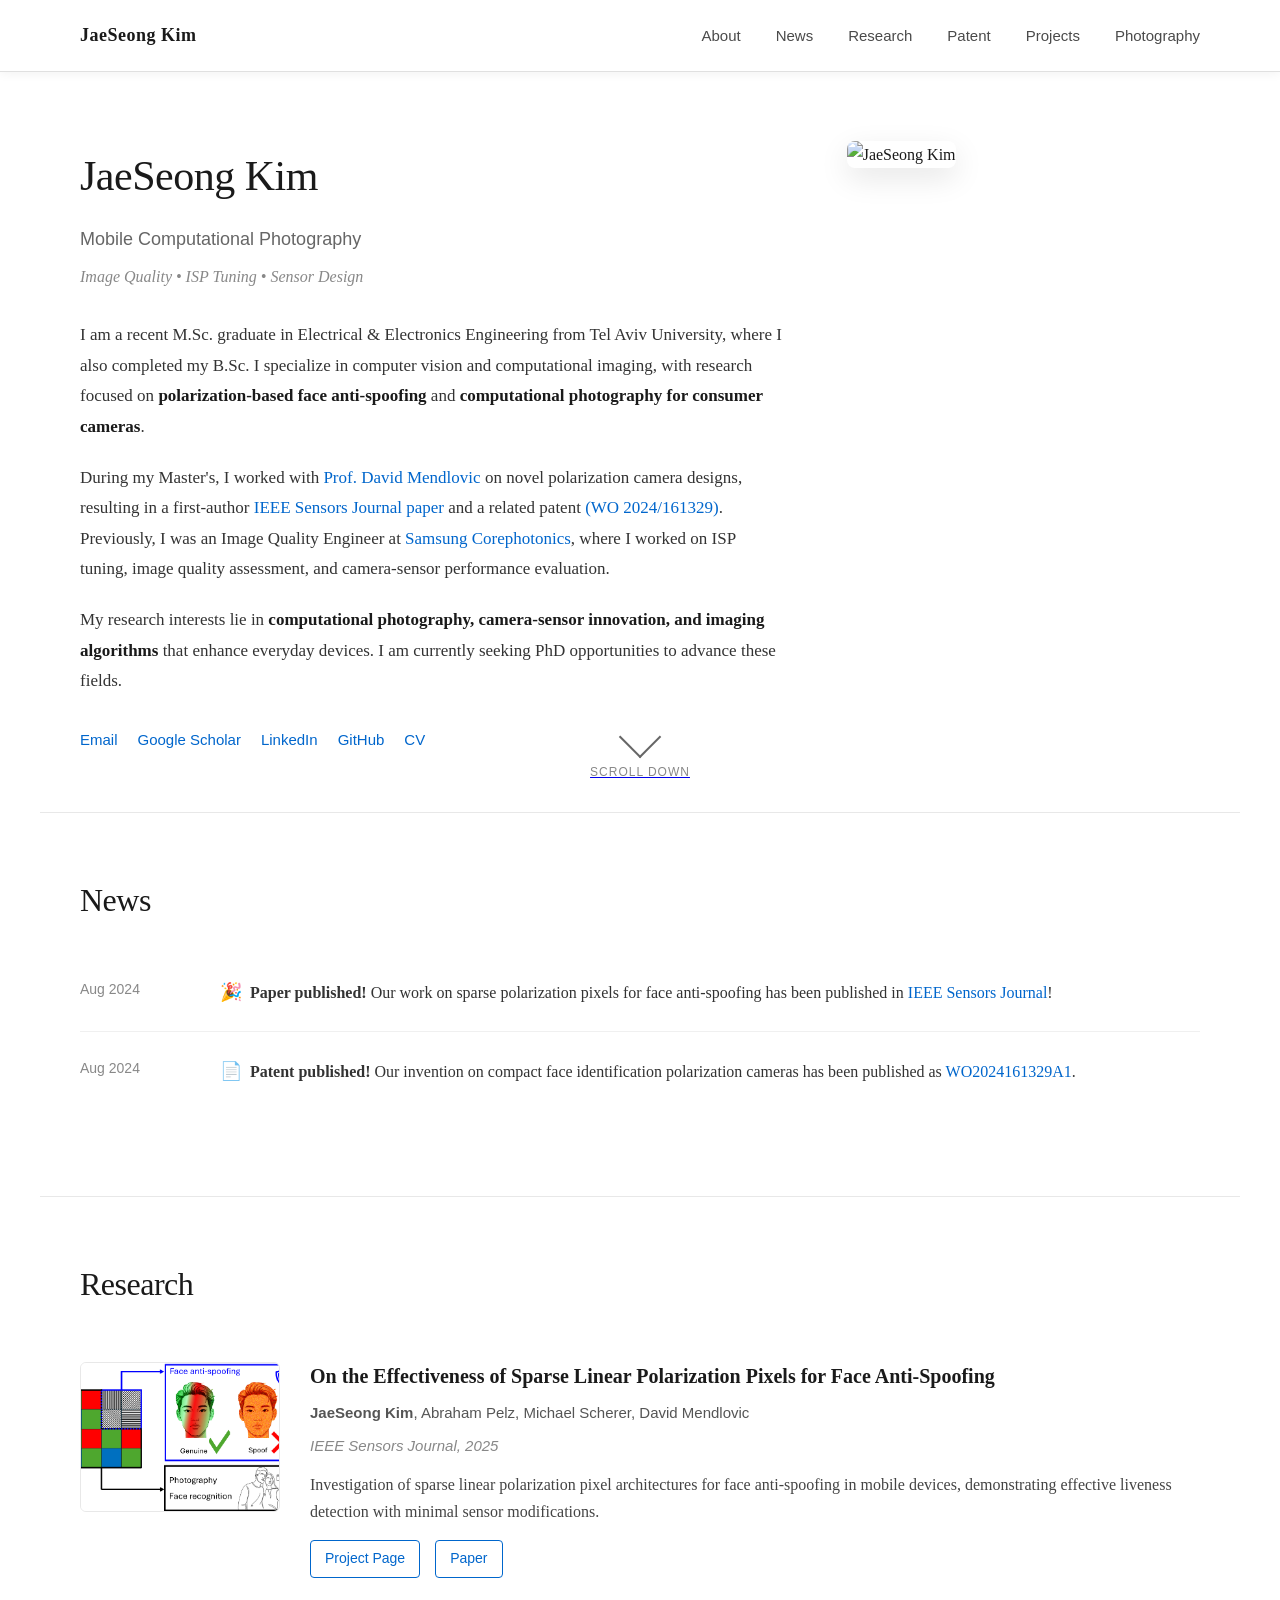
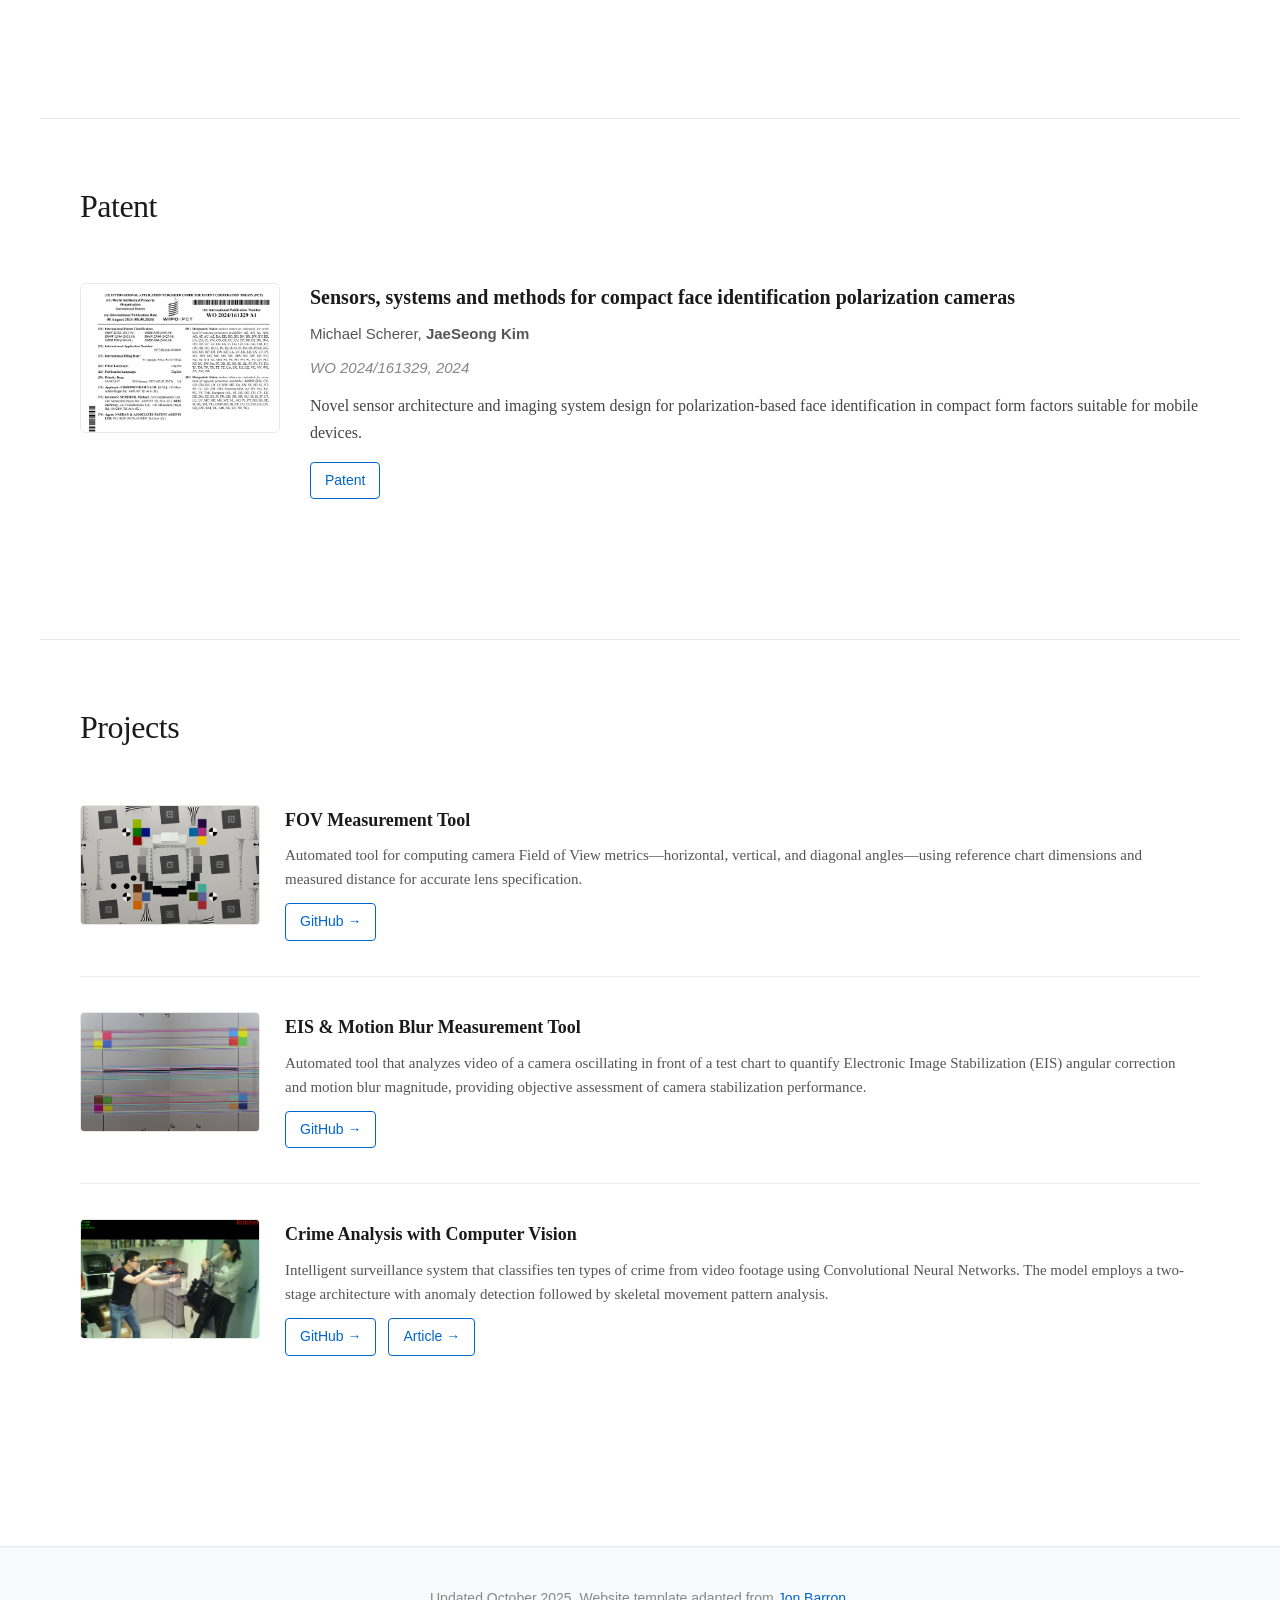
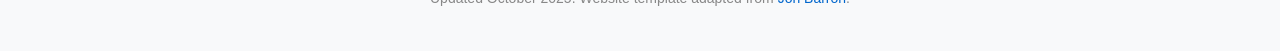
==== photography.html @ 93a1c327 "website version2" ====
<!DOCTYPE html>
<html lang="en">
<head>
    <meta charset="UTF-8">
    <meta name="viewport" content="width=device-width, initial-scale=1.0">
    <title>JaeSeong Kim - Computational Photography Researcher</title>
    <style>
        * {
            margin: 0;
            padding: 0;
            box-sizing: border-box;
        }

        body {
            font-family: 'Spectral', Georgia, 'Times New Roman', serif;
            background: #ffffff;
            color: #1a1a1a;
            line-height: 1.7;
        }

        /* Navigation */
        nav {
            position: fixed;
            top: 0;
            width: 100%;
            z-index: 1000;
            background: rgba(255, 255, 255, 0.98);
            backdrop-filter: blur(10px);
            border-bottom: 1px solid #e0e0e0;
            box-shadow: 0 2px 10px rgba(0, 0, 0, 0.05);
        }

        .nav-content {
            max-width: 1200px;
            margin: 0 auto;
            padding: 20px 40px;
            display: flex;
            justify-content: space-between;
            align-items: center;
        }

        .logo {
            font-size: 18px;
            font-weight: 600;
            color: #1a1a1a;
            letter-spacing: 0.5px;
        }

        .nav-links {
            display: flex;
            gap: 35px;
            align-items: center;
        }

        .nav-links a {
            color: #4a4a4a;
            text-decoration: none;
            font-size: 15px;
            transition: color 0.3s;
            font-family: -apple-system, BlinkMacSystemFont, 'Segoe UI', sans-serif;
        }

        .nav-links a:hover {
            color: #0066cc;
        }

        /* News Section */
        .news-item {
            display: flex;
            gap: 20px;
            margin-bottom: 25px;
            padding-bottom: 25px;
            border-bottom: 1px solid #f0f0f0;
            align-items: start;
        }

        .news-item:last-child {
            border-bottom: none;
        }

        .news-date {
            font-size: 14px;
            color: #888;
            font-family: -apple-system, BlinkMacSystemFont, 'Segoe UI', sans-serif;
            min-width: 120px;
            font-weight: 500;
        }

        .news-content {
            flex: 1;
        }

        .news-content p {
            font-size: 16px;
            line-height: 1.6;
            color: #333;
            margin: 0;
        }

        .news-content a {
            color: #0066cc;
            text-decoration: none;
        }

        .news-content a:hover {
            text-decoration: underline;
        }

        .news-emoji {
            font-size: 18px;
            margin-right: 8px;
        }

        /* Hero Section */
        .hero {
            padding: 140px 40px 60px;
            max-width: 1200px;
            margin: 0 auto;
            min-height: 85vh;
            display: flex;
            flex-direction: column;
            justify-content: center;
            position: relative;
        }

        .hero-content {
            display: grid;
            grid-template-columns: 2fr 1fr;
            gap: 60px;
            align-items: start;
        }

        .hero-text h1 {
            font-size: 42px;
            font-weight: 400;
            margin-bottom: 12px;
            color: #1a1a1a;
            letter-spacing: -0.5px;
        }

        .hero-text .position {
            font-size: 18px;
            color: #666;
            margin-bottom: 8px;
            font-weight: 400;
            font-family: -apple-system, BlinkMacSystemFont, 'Segoe UI', sans-serif;
        }

        .hero-text .affiliation {
            font-size: 16px;
            color: #888;
            margin-bottom: 30px;
            font-style: italic;
        }

        .hero-text p {
            font-size: 17px;
            line-height: 1.8;
            color: #333;
            margin-bottom: 20px;
        }

        .hero-text strong {
            font-weight: 600;
            color: #1a1a1a;
        }

        .contact-links {
            margin-top: 30px;
            display: flex;
            gap: 20px;
            flex-wrap: wrap;
        }

        .contact-links a {
            color: #0066cc;
            text-decoration: none;
            font-size: 15px;
            font-family: -apple-system, BlinkMacSystemFont, 'Segoe UI', sans-serif;
            transition: color 0.3s;
        }

        .contact-links a:hover {
            color: #0052a3;
            text-decoration: underline;
        }

        .hero-image {
            position: relative;
        }

        .hero-image img {
            width: 100%;
            border-radius: 8px;
            box-shadow: 0 10px 30px rgba(0, 0, 0, 0.1);
        }

        /* Scroll Indicator */
        .scroll-indicator {
            position: absolute;
            bottom: 30px;
            left: 50%;
            transform: translateX(-50%);
            text-align: center;
            animation: fadeInBounce 2s ease-in-out infinite;
            cursor: pointer;
        }

        .scroll-indicator .arrow {
            width: 30px;
            height: 30px;
            border-left: 2px solid #666;
            border-bottom: 2px solid #666;
            transform: rotate(-45deg);
            margin: 0 auto;
        }

        .scroll-indicator p {
            font-size: 12px;
            color: #888;
            margin-top: 10px;
            font-family: -apple-system, BlinkMacSystemFont, 'Segoe UI', sans-serif;
            letter-spacing: 1px;
            text-transform: uppercase;
        }

        @keyframes fadeInBounce {
            0%, 100% {
                transform: translateX(-50%) translateY(0);
                opacity: 0.7;
            }
            50% {
                transform: translateX(-50%) translateY(-10px);
                opacity: 1;
            }
        }

        /* Section Styles */
        section {
            padding: 60px 40px;
            max-width: 1200px;
            margin: 0 auto;
            border-top: 1px solid #e8e8e8;
        }

        .section-title {
            font-size: 32px;
            font-weight: 400;
            margin-bottom: 50px;
            color: #1a1a1a;
            letter-spacing: -0.5px;
        }

        /* Publication Cards */
        .publication {
            display: grid;
            grid-template-columns: 200px 1fr;
            gap: 30px;
            margin-bottom: 40px;
            padding-bottom: 40px;
            border-bottom: 1px solid #f0f0f0;
        }

        .publication:last-child {
            border-bottom: none;
        }

        .pub-image {
            width: 100%;
            height: 150px;
            object-fit: cover;
            border-radius: 6px;
            border: 1px solid #e8e8e8;
        }

        .pub-content h3 {
            font-size: 20px;
            font-weight: 600;
            margin-bottom: 10px;
            color: #1a1a1a;
            line-height: 1.4;
        }

        .pub-content h3 a {
            color: #1a1a1a;
            text-decoration: none;
            transition: color 0.3s;
        }

        .pub-content h3 a:hover {
            color: #0066cc;
        }

        .pub-authors {
            font-size: 15px;
            color: #555;
            margin-bottom: 8px;
            font-family: -apple-system, BlinkMacSystemFont, 'Segoe UI', sans-serif;
        }

        .pub-venue {
            font-size: 15px;
            color: #888;
            font-style: italic;
            margin-bottom: 12px;
            font-family: -apple-system, BlinkMacSystemFont, 'Segoe UI', sans-serif;
        }

        .pub-description {
            font-size: 16px;
            line-height: 1.7;
            color: #444;
            margin-bottom: 15px;
        }

        .pub-links {
            display: flex;
            gap: 15px;
        }

        .pub-links a {
            color: #0066cc;
            text-decoration: none;
            font-size: 14px;
            font-family: -apple-system, BlinkMacSystemFont, 'Segoe UI', sans-serif;
            padding: 6px 14px;
            border: 1px solid #0066cc;
            border-radius: 4px;
            transition: all 0.3s;
        }

        .pub-links a:hover {
            background: #0066cc;
            color: #fff;
        }

        /* Project Cards */
        .project {
            display: grid;
            grid-template-columns: 180px 1fr;
            gap: 25px;
            margin-bottom: 35px;
            padding-bottom: 35px;
            border-bottom: 1px solid #f0f0f0;
        }

        .project:last-child {
            border-bottom: none;
        }

        .project-image {
            width: 100%;
            height: 120px;
            object-fit: cover;
            border-radius: 4px;
            border: 1px solid #e8e8e8;
        }

        .project-content h3 {
            font-size: 18px;
            font-weight: 600;
            margin-bottom: 8px;
            color: #1a1a1a;
        }

        .project-content h3 a {
            color: #1a1a1a;
            text-decoration: none;
            transition: color 0.3s;
        }

        .project-content h3 a:hover {
            color: #0066cc;
        }

        .project-description {
            font-size: 15px;
            line-height: 1.6;
            color: #555;
            margin-bottom: 12px;
        }

        .project-links {
            display: flex;
            gap: 12px;
        }

        .project-links a {
            color: #0066cc;
            text-decoration: none;
            font-size: 14px;
            font-family: -apple-system, BlinkMacSystemFont, 'Segoe UI', sans-serif;
            padding: 6px 14px;
            border: 1px solid #0066cc;
            border-radius: 4px;
            transition: all 0.3s;
        }

        .project-links a:hover {
            background: #0066cc;
            color: #fff;
        }

        /* Footer */
        footer {
            background: #f8f9fa;
            padding: 40px;
            text-align: center;
            border-top: 1px solid #e8e8e8;
            margin-top: 60px;
        }

        footer p {
            color: #888;
            font-size: 14px;
            font-family: -apple-system, BlinkMacSystemFont, 'Segoe UI', sans-serif;
        }

        footer a {
            color: #0066cc;
            text-decoration: none;
        }

        /* Responsive */
        @media (max-width: 768px) {
            .hero {
                min-height: auto;
                padding: 100px 40px 40px;
            }

            .scroll-indicator {
                display: none;
            }

            .hero-content {
                grid-template-columns: 1fr;
            }

            .publication, .project {
                grid-template-columns: 1fr;
            }

            .nav-links {
                gap: 15px;
                font-size: 14px;
            }

            .hero-text h1 {
                font-size: 32px;
            }
        }
    </style>
</head>
<body>
    <!-- Navigation -->
    <nav>
        <div class="nav-content">
            <div class="logo">JaeSeong Kim</div>
            <div class="nav-links">
                <a href="#about">About</a>
                <a href="#news">News</a>
                <a href="#research">Research</a>
                <a href="#patent">Patent</a>
                <a href="#projects">Projects</a>
                <a href="photography.html">Photography</a>
            </div>
        </div>
    </nav>

    <!-- Hero Section -->
    <section class="hero" id="about">
        <div class="hero-content">
            <div class="hero-text">
                <h1>JaeSeong Kim</h1>
                <div class="position">Mobile Computational Photography</div>
                <div class="affiliation">Image Quality • ISP Tuning • Sensor Design</div>
                
                <p>
                    I am a recent M.Sc. graduate in Electrical & Electronics Engineering from Tel Aviv University, where I also completed my B.Sc. I specialize in computer vision and computational imaging, with research focused on <strong>polarization-based face anti-spoofing</strong> and <strong>computational photography for consumer cameras</strong>.
                </p>
                
                <p>
                    During my Master's, I worked with <a href="https://english.tau.ac.il/profile/mendd" style="color: #0066cc; text-decoration: none;">Prof. David Mendlovic</a> on novel polarization camera designs, resulting in a first-author <a href="https://ieeexplore.ieee.org/document/11125851/" style="color: #0066cc; text-decoration: none;">IEEE Sensors Journal paper</a> and a related patent <a href="https://patents.google.com/patent/WO2024161329A1/en?oq=WO+2024%2f161329" style="color: #0066cc; text-decoration: none;">(WO 2024/161329)</a>. Previously, I was an Image Quality Engineer at <a href="https://www.corephotonics.com/" style="color: #0066cc; text-decoration: none;">Samsung Corephotonics</a>, where I worked on ISP tuning, image quality assessment, and camera-sensor performance evaluation.
                </p>
                
                <p>
                    My research interests lie in <strong>computational photography, camera-sensor innovation, and imaging algorithms</strong> that enhance everyday devices. I am currently seeking PhD opportunities to advance these fields.
                </p>

                <div class="contact-links">
                    <a href="mailto:jesung1221@gmail.com">Email</a>
                    <a href="https://scholar.google.com/citations?user=kdcs6wIAAAAJ&hl=en">Google Scholar</a>
                    <a href="https://www.linkedin.com/in/jae-seong-kim/">LinkedIn</a>
                    <a href="https://github.com/jesung1221">GitHub</a>
                    <a href="files/CV.pdf">CV</a>
                </div>
            </div>
            <div class="hero-image">
                <img src="images/profile.JPG" alt="JaeSeong Kim">
            </div>
        </div>
        
        <!-- Scroll Indicator -->
        <a href="#news" class="scroll-indicator">
            <div class="arrow"></div>
            <p>Scroll Down</p>
        </a>
    </section>

    <!-- News Section -->
    <section id="news">
        <h2 class="section-title">News</h2>
        
        <div class="news-item">
            <div class="news-date">Aug 2024</div>
            <div class="news-content">
                <p><span class="news-emoji">🎉</span><strong>Paper published!</strong> Our work on sparse polarization pixels for face anti-spoofing has been published in <a href="https://ieeexplore.ieee.org/document/11125851">IEEE Sensors Journal</a>!</p>
            </div>
        </div>

        <div class="news-item">
            <div class="news-date">Aug 2024</div>
            <div class="news-content">
                <p><span class="news-emoji">📄</span><strong>Patent published!</strong> Our invention on compact face identification polarization cameras has been published as <a href="https://patents.google.com/patent/WO2024161329A1/en">WO2024161329A1</a>.</p>
            </div>
        </div>
    </section>

    <!-- Research Section -->
    <section id="research">
        <h2 class="section-title">Research</h2>
        
        <div class="publication">
            <img src="images/thumbnails/polarization.png" alt="Polarization Research" class="pub-image">
            <div class="pub-content">
                <h3><a href="https://jaeseongkim.com/sparse-polarization-fas/">On the Effectiveness of Sparse Linear Polarization Pixels for Face Anti-Spoofing</a></h3>
                <div class="pub-authors"><strong>JaeSeong Kim</strong>, Abraham Pelz, Michael Scherer, David Mendlovic</div>
                <div class="pub-venue">IEEE Sensors Journal, 2025</div>
                <div class="pub-description">
                    Investigation of sparse linear polarization pixel architectures for face anti-spoofing in mobile devices, demonstrating effective liveness detection with minimal sensor modifications.
                </div>
                <div class="pub-links">
                    <a href="https://jaeseongkim.com/sparse-polarization-fas/">Project Page</a>
                    <a href="https://ieeexplore.ieee.org/document/11125851">Paper</a>
                </div>
            </div>
        </div>
    </section>

    <!-- Patent Section -->
    <section id="patent">
        <h2 class="section-title">Patent</h2>
        
        <div class="publication">
            <img src="images/thumbnails/patent.png" alt="Patent" class="pub-image">
            <div class="pub-content">
                <h3><a href="https://patents.google.com/patent/WO2024161329A1/en">Sensors, systems and methods for compact face identification polarization cameras</a></h3>
                <div class="pub-authors">Michael Scherer, <strong>JaeSeong Kim</strong></div>
                <div class="pub-venue">WO 2024/161329, 2024</div>
                <div class="pub-description">
                    Novel sensor architecture and imaging system design for polarization-based face identification in compact form factors suitable for mobile devices.
                </div>
                <div class="pub-links">
                    <a href="https://patents.google.com/patent/WO2024161329A1/en">Patent</a>
                </div>
            </div>
        </div>
    </section>

    <!-- Projects Section -->
    <section id="projects">
        <h2 class="section-title">Projects</h2>
        
        <div class="project">
            <img src="images/thumbnails/FOV.JPG" alt="FOV Tool" class="project-image">
            <div class="project-content">
                <h3><a href="https://github.com/jesung1221/FOV-measurement-Tool/tree/main">FOV Measurement Tool</a></h3>
                <div class="project-description">
                    Automated tool for computing camera Field of View metrics—horizontal, vertical, and diagonal angles—using reference chart dimensions and measured distance for accurate lens specification.
                </div>
                <div class="project-links">
                    <a href="https://github.com/jesung1221/FOV-measurement-Tool/tree/main">GitHub →</a>
                </div>
            </div>
        </div>

        <div class="project">
            <img src="images/thumbnails/EIS.jpg" alt="EIS Tool" class="project-image">
            <div class="project-content">
                <h3><a href="https://github.com/jesung1221/EIS_MotionBlur_Measurement_Tool">EIS & Motion Blur Measurement Tool</a></h3>
                <div class="project-description">
                    Automated tool that analyzes video of a camera oscillating in front of a test chart to quantify Electronic Image Stabilization (EIS) angular correction and motion blur magnitude, providing objective assessment of camera stabilization performance.
                </div>
                <div class="project-links">
                    <a href="https://github.com/jesung1221/EIS_MotionBlur_Measurement_Tool">GitHub →</a>
                </div>
            </div>
        </div>

        <div class="project">
            <img src="images/thumbnails/CrimeClassifier.PNG" alt="Crime Analysis" class="project-image">
            <div class="project-content">
                <h3><a href="https://github.com/jesung1221/Crime-Analysis-with-Computer-Vision">Crime Analysis with Computer Vision</a></h3>
                <div class="project-description">
                    Intelligent surveillance system that classifies ten types of crime from video footage using Convolutional Neural Networks. The model employs a two-stage architecture with anomaly detection followed by skeletal movement pattern analysis.
                </div>
                <div class="project-links">
                    <a href="https://github.com/jesung1221/Crime-Analysis-with-Computer-Vision">GitHub →</a>
                    <a href="files/Crime Analysis with Computer Vision.pdf">Article →</a>
                </div>
            </div>
        </div>
    </section>

    <!-- Footer -->
    <footer>
        <p>Updated October 2025. Website template adapted from <a href="https://github.com/jonbarron/jonbarron_website">Jon Barron</a>.</p>
    </footer>
</body>
</html>
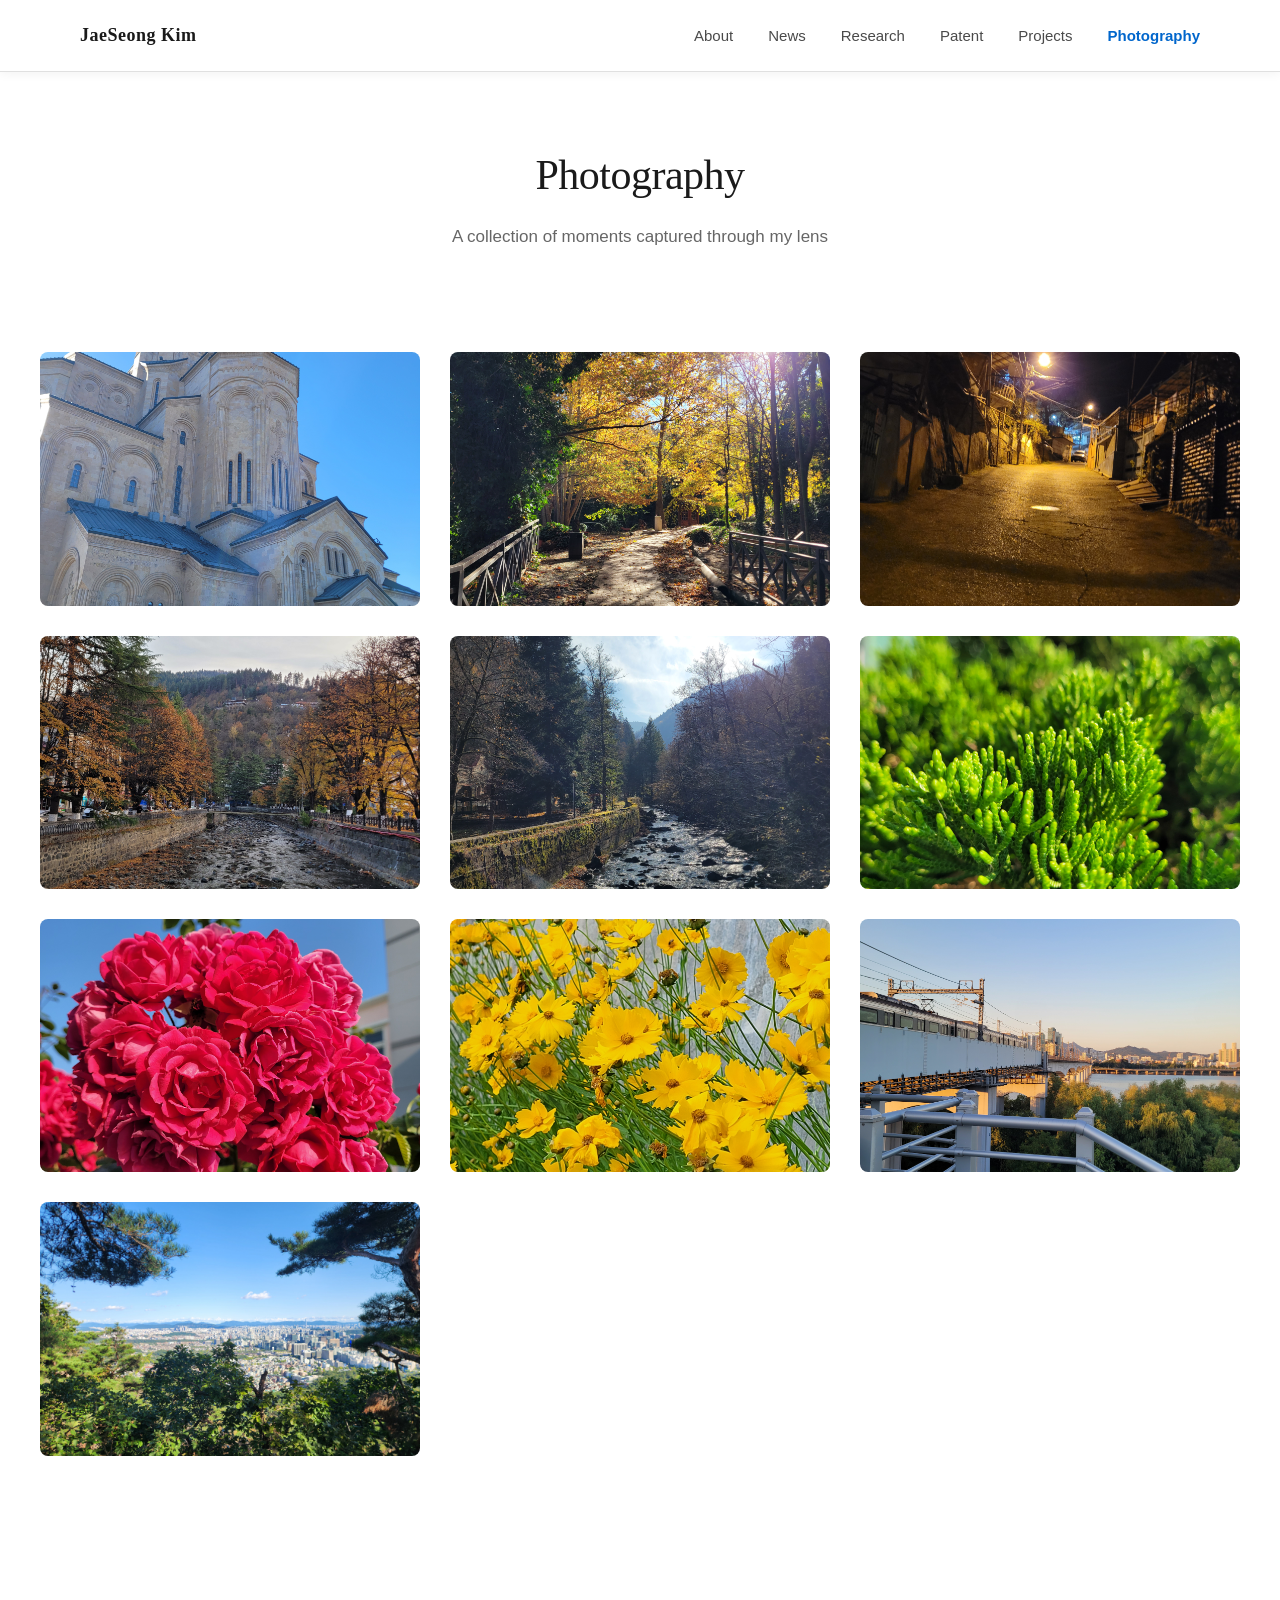
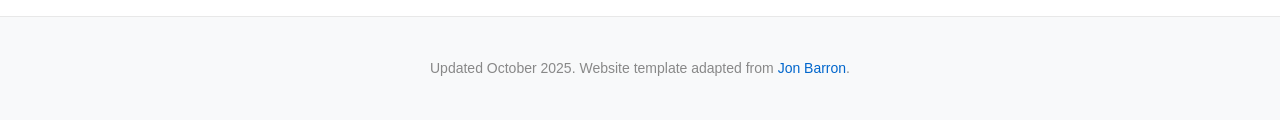
==== commit 9447befb: "added images/photography" ====
--- a/photography.html
+++ b/photography.html
@@ -3,7 +3,7 @@
 <head>
     <meta charset="UTF-8">
     <meta name="viewport" content="width=device-width, initial-scale=1.0">
-    <title>JaeSeong Kim - Computational Photography Researcher</title>
+    <title>Photography - JaeSeong Kim</title>
     <style>
         * {
             margin: 0;
@@ -44,6 +44,11 @@
             font-weight: 600;
             color: #1a1a1a;
             letter-spacing: 0.5px;
+            text-decoration: none;
+        }
+
+        .logo:hover {
+            color: #0066cc;
         }
 
         .nav-links {
@@ -64,73 +69,20 @@
             color: #0066cc;
         }
 
-        /* News Section */
-        .news-item {
-            display: flex;
-            gap: 20px;
-            margin-bottom: 25px;
-            padding-bottom: 25px;
-            border-bottom: 1px solid #f0f0f0;
-            align-items: start;
-        }
-
-        .news-item:last-child {
-            border-bottom: none;
-        }
-
-        .news-date {
-            font-size: 14px;
-            color: #888;
-            font-family: -apple-system, BlinkMacSystemFont, 'Segoe UI', sans-serif;
-            min-width: 120px;
-            font-weight: 500;
-        }
-
-        .news-content {
-            flex: 1;
-        }
-
-        .news-content p {
-            font-size: 16px;
-            line-height: 1.6;
-            color: #333;
-            margin: 0;
-        }
-
-        .news-content a {
+        .nav-links a.active {
             color: #0066cc;
-            text-decoration: none;
-        }
-
-        .news-content a:hover {
-            text-decoration: underline;
-        }
-
-        .news-emoji {
-            font-size: 18px;
-            margin-right: 8px;
-        }
-
-        /* Hero Section */
-        .hero {
+            font-weight: 600;
+        }
+
+        /* Page Header */
+        .page-header {
             padding: 140px 40px 60px;
             max-width: 1200px;
             margin: 0 auto;
-            min-height: 85vh;
-            display: flex;
-            flex-direction: column;
-            justify-content: center;
-            position: relative;
-        }
-
-        .hero-content {
-            display: grid;
-            grid-template-columns: 2fr 1fr;
-            gap: 60px;
-            align-items: start;
-        }
-
-        .hero-text h1 {
+            text-align: center;
+        }
+
+        .page-header h1 {
             font-size: 42px;
             font-weight: 400;
             margin-bottom: 12px;
@@ -138,267 +90,131 @@
             letter-spacing: -0.5px;
         }
 
-        .hero-text .position {
-            font-size: 18px;
+        .page-header p {
+            font-size: 17px;
             color: #666;
-            margin-bottom: 8px;
-            font-weight: 400;
             font-family: -apple-system, BlinkMacSystemFont, 'Segoe UI', sans-serif;
         }
 
-        .hero-text .affiliation {
-            font-size: 16px;
-            color: #888;
-            margin-bottom: 30px;
-            font-style: italic;
-        }
-
-        .hero-text p {
-            font-size: 17px;
-            line-height: 1.8;
-            color: #333;
-            margin-bottom: 20px;
-        }
-
-        .hero-text strong {
-            font-weight: 600;
-            color: #1a1a1a;
-        }
-
-        .contact-links {
-            margin-top: 30px;
-            display: flex;
-            gap: 20px;
-            flex-wrap: wrap;
-        }
-
-        .contact-links a {
-            color: #0066cc;
-            text-decoration: none;
-            font-size: 15px;
-            font-family: -apple-system, BlinkMacSystemFont, 'Segoe UI', sans-serif;
-            transition: color 0.3s;
-        }
-
-        .contact-links a:hover {
-            color: #0052a3;
-            text-decoration: underline;
-        }
-
-        .hero-image {
+        /* Gallery Section */
+        .gallery-container {
+            max-width: 1400px;
+            margin: 0 auto;
+            padding: 40px;
+        }
+
+        .gallery-grid {
+            display: grid;
+            grid-template-columns: repeat(auto-fill, minmax(350px, 1fr));
+            gap: 30px;
+            margin-bottom: 60px;
+        }
+
+        .gallery-item {
             position: relative;
-        }
-
-        .hero-image img {
+            overflow: hidden;
+            border-radius: 8px;
+            cursor: pointer;
+            transition: transform 0.3s ease;
+            aspect-ratio: 3/2;
+        }
+
+        .gallery-item:hover {
+            transform: translateY(-5px);
+        }
+
+        .gallery-item img {
             width: 100%;
-            border-radius: 8px;
-            box-shadow: 0 10px 30px rgba(0, 0, 0, 0.1);
-        }
-
-        /* Scroll Indicator */
-        .scroll-indicator {
+            height: 100%;
+            object-fit: cover;
+            display: block;
+            transition: transform 0.3s ease;
+        }
+
+        .gallery-item:hover img {
+            transform: scale(1.05);
+        }
+
+        /* Lightbox */
+        .lightbox {
+            display: none;
+            position: fixed;
+            top: 0;
+            left: 0;
+            width: 100%;
+            height: 100%;
+            background: rgba(0, 0, 0, 0.95);
+            z-index: 2000;
+            justify-content: center;
+            align-items: center;
+        }
+
+        .lightbox.active {
+            display: flex;
+        }
+
+        .lightbox-content {
+            max-width: 90%;
+            max-height: 90vh;
+            position: relative;
+        }
+
+        .lightbox-content img {
+            max-width: 100%;
+            max-height: 90vh;
+            object-fit: contain;
+            border-radius: 4px;
+        }
+
+        .lightbox-close {
             position: absolute;
-            bottom: 30px;
-            left: 50%;
-            transform: translateX(-50%);
-            text-align: center;
-            animation: fadeInBounce 2s ease-in-out infinite;
+            top: 20px;
+            right: 20px;
+            color: white;
+            font-size: 40px;
             cursor: pointer;
-        }
-
-        .scroll-indicator .arrow {
-            width: 30px;
-            height: 30px;
-            border-left: 2px solid #666;
-            border-bottom: 2px solid #666;
-            transform: rotate(-45deg);
-            margin: 0 auto;
-        }
-
-        .scroll-indicator p {
-            font-size: 12px;
-            color: #888;
-            margin-top: 10px;
-            font-family: -apple-system, BlinkMacSystemFont, 'Segoe UI', sans-serif;
-            letter-spacing: 1px;
-            text-transform: uppercase;
-        }
-
-        @keyframes fadeInBounce {
-            0%, 100% {
-                transform: translateX(-50%) translateY(0);
-                opacity: 0.7;
-            }
-            50% {
-                transform: translateX(-50%) translateY(-10px);
-                opacity: 1;
-            }
-        }
-
-        /* Section Styles */
-        section {
-            padding: 60px 40px;
-            max-width: 1200px;
-            margin: 0 auto;
-            border-top: 1px solid #e8e8e8;
-        }
-
-        .section-title {
-            font-size: 32px;
-            font-weight: 400;
-            margin-bottom: 50px;
-            color: #1a1a1a;
-            letter-spacing: -0.5px;
-        }
-
-        /* Publication Cards */
-        .publication {
-            display: grid;
-            grid-template-columns: 200px 1fr;
-            gap: 30px;
-            margin-bottom: 40px;
-            padding-bottom: 40px;
-            border-bottom: 1px solid #f0f0f0;
-        }
-
-        .publication:last-child {
-            border-bottom: none;
-        }
-
-        .pub-image {
-            width: 100%;
-            height: 150px;
-            object-fit: cover;
-            border-radius: 6px;
-            border: 1px solid #e8e8e8;
-        }
-
-        .pub-content h3 {
-            font-size: 20px;
-            font-weight: 600;
-            margin-bottom: 10px;
-            color: #1a1a1a;
-            line-height: 1.4;
-        }
-
-        .pub-content h3 a {
-            color: #1a1a1a;
-            text-decoration: none;
-            transition: color 0.3s;
-        }
-
-        .pub-content h3 a:hover {
-            color: #0066cc;
-        }
-
-        .pub-authors {
-            font-size: 15px;
-            color: #555;
-            margin-bottom: 8px;
-            font-family: -apple-system, BlinkMacSystemFont, 'Segoe UI', sans-serif;
-        }
-
-        .pub-venue {
-            font-size: 15px;
-            color: #888;
-            font-style: italic;
-            margin-bottom: 12px;
-            font-family: -apple-system, BlinkMacSystemFont, 'Segoe UI', sans-serif;
-        }
-
-        .pub-description {
-            font-size: 16px;
-            line-height: 1.7;
-            color: #444;
-            margin-bottom: 15px;
-        }
-
-        .pub-links {
-            display: flex;
-            gap: 15px;
-        }
-
-        .pub-links a {
-            color: #0066cc;
-            text-decoration: none;
-            font-size: 14px;
-            font-family: -apple-system, BlinkMacSystemFont, 'Segoe UI', sans-serif;
-            padding: 6px 14px;
-            border: 1px solid #0066cc;
-            border-radius: 4px;
-            transition: all 0.3s;
-        }
-
-        .pub-links a:hover {
-            background: #0066cc;
-            color: #fff;
-        }
-
-        /* Project Cards */
-        .project {
-            display: grid;
-            grid-template-columns: 180px 1fr;
-            gap: 25px;
-            margin-bottom: 35px;
-            padding-bottom: 35px;
-            border-bottom: 1px solid #f0f0f0;
-        }
-
-        .project:last-child {
-            border-bottom: none;
-        }
-
-        .project-image {
-            width: 100%;
-            height: 120px;
-            object-fit: cover;
-            border-radius: 4px;
-            border: 1px solid #e8e8e8;
-        }
-
-        .project-content h3 {
-            font-size: 18px;
-            font-weight: 600;
-            margin-bottom: 8px;
-            color: #1a1a1a;
-        }
-
-        .project-content h3 a {
-            color: #1a1a1a;
-            text-decoration: none;
-            transition: color 0.3s;
-        }
-
-        .project-content h3 a:hover {
-            color: #0066cc;
-        }
-
-        .project-description {
-            font-size: 15px;
-            line-height: 1.6;
-            color: #555;
-            margin-bottom: 12px;
-        }
-
-        .project-links {
-            display: flex;
-            gap: 12px;
-        }
-
-        .project-links a {
-            color: #0066cc;
-            text-decoration: none;
-            font-size: 14px;
-            font-family: -apple-system, BlinkMacSystemFont, 'Segoe UI', sans-serif;
-            padding: 6px 14px;
-            border: 1px solid #0066cc;
-            border-radius: 4px;
-            transition: all 0.3s;
-        }
-
-        .project-links a:hover {
-            background: #0066cc;
-            color: #fff;
+            background: rgba(0, 0, 0, 0.5);
+            width: 50px;
+            height: 50px;
+            border-radius: 50%;
+            display: flex;
+            align-items: center;
+            justify-content: center;
+            transition: background 0.3s;
+        }
+
+        .lightbox-close:hover {
+            background: rgba(0, 0, 0, 0.8);
+        }
+
+        .lightbox-nav {
+            position: absolute;
+            top: 50%;
+            transform: translateY(-50%);
+            color: white;
+            font-size: 40px;
+            cursor: pointer;
+            background: rgba(0, 0, 0, 0.5);
+            width: 50px;
+            height: 50px;
+            border-radius: 50%;
+            display: flex;
+            align-items: center;
+            justify-content: center;
+            transition: background 0.3s;
+            user-select: none;
+        }
+
+        .lightbox-nav:hover {
+            background: rgba(0, 0, 0, 0.8);
+        }
+
+        .lightbox-prev {
+            left: 20px;
+        }
+
+        .lightbox-next {
+            right: 20px;
         }
 
         /* Footer */
@@ -423,21 +239,13 @@
 
         /* Responsive */
         @media (max-width: 768px) {
-            .hero {
-                min-height: auto;
-                padding: 100px 40px 40px;
-            }
-
-            .scroll-indicator {
-                display: none;
-            }
-
-            .hero-content {
-                grid-template-columns: 1fr;
-            }
-
-            .publication, .project {
-                grid-template-columns: 1fr;
+            .gallery-grid {
+                grid-template-columns: repeat(auto-fill, minmax(250px, 1fr));
+                gap: 20px;
+            }
+
+            .page-header h1 {
+                font-size: 32px;
             }
 
             .nav-links {
@@ -445,8 +253,10 @@
                 font-size: 14px;
             }
 
-            .hero-text h1 {
-                font-size: 32px;
+            .lightbox-nav {
+                font-size: 30px;
+                width: 40px;
+                height: 40px;
             }
         }
     </style>
@@ -455,166 +265,134 @@
     <!-- Navigation -->
     <nav>
         <div class="nav-content">
-            <div class="logo">JaeSeong Kim</div>
+            <a href="index.html" class="logo">JaeSeong Kim</a>
             <div class="nav-links">
-                <a href="#about">About</a>
-                <a href="#news">News</a>
-                <a href="#research">Research</a>
-                <a href="#patent">Patent</a>
-                <a href="#projects">Projects</a>
-                <a href="photography.html">Photography</a>
+                <a href="index.html#about">About</a>
+                <a href="index.html#news">News</a>
+                <a href="index.html#research">Research</a>
+                <a href="index.html#patent">Patent</a>
+                <a href="index.html#projects">Projects</a>
+                <a href="photography.html" class="active">Photography</a>
             </div>
         </div>
     </nav>
 
-    <!-- Hero Section -->
-    <section class="hero" id="about">
-        <div class="hero-content">
-            <div class="hero-text">
-                <h1>JaeSeong Kim</h1>
-                <div class="position">Mobile Computational Photography</div>
-                <div class="affiliation">Image Quality • ISP Tuning • Sensor Design</div>
-                
-                <p>
-                    I am a recent M.Sc. graduate in Electrical & Electronics Engineering from Tel Aviv University, where I also completed my B.Sc. I specialize in computer vision and computational imaging, with research focused on <strong>polarization-based face anti-spoofing</strong> and <strong>computational photography for consumer cameras</strong>.
-                </p>
-                
-                <p>
-                    During my Master's, I worked with <a href="https://english.tau.ac.il/profile/mendd" style="color: #0066cc; text-decoration: none;">Prof. David Mendlovic</a> on novel polarization camera designs, resulting in a first-author <a href="https://ieeexplore.ieee.org/document/11125851/" style="color: #0066cc; text-decoration: none;">IEEE Sensors Journal paper</a> and a related patent <a href="https://patents.google.com/patent/WO2024161329A1/en?oq=WO+2024%2f161329" style="color: #0066cc; text-decoration: none;">(WO 2024/161329)</a>. Previously, I was an Image Quality Engineer at <a href="https://www.corephotonics.com/" style="color: #0066cc; text-decoration: none;">Samsung Corephotonics</a>, where I worked on ISP tuning, image quality assessment, and camera-sensor performance evaluation.
-                </p>
-                
-                <p>
-                    My research interests lie in <strong>computational photography, camera-sensor innovation, and imaging algorithms</strong> that enhance everyday devices. I am currently seeking PhD opportunities to advance these fields.
-                </p>
-
-                <div class="contact-links">
-                    <a href="mailto:jesung1221@gmail.com">Email</a>
-                    <a href="https://scholar.google.com/citations?user=kdcs6wIAAAAJ&hl=en">Google Scholar</a>
-                    <a href="https://www.linkedin.com/in/jae-seong-kim/">LinkedIn</a>
-                    <a href="https://github.com/jesung1221">GitHub</a>
-                    <a href="files/CV.pdf">CV</a>
-                </div>
-            </div>
-            <div class="hero-image">
-                <img src="images/profile.JPG" alt="JaeSeong Kim">
-            </div>
+    <!-- Page Header -->
+    <div class="page-header">
+        <h1>Photography</h1>
+        <p>A collection of moments captured through my lens</p>
+    </div>
+
+    <!-- Gallery -->
+    <div class="gallery-container">
+        <div class="gallery-grid" id="gallery">
+            <!-- Photos will be loaded here automatically -->
         </div>
-        
-        <!-- Scroll Indicator -->
-        <a href="#news" class="scroll-indicator">
-            <div class="arrow"></div>
-            <p>Scroll Down</p>
-        </a>
-    </section>
-
-    <!-- News Section -->
-    <section id="news">
-        <h2 class="section-title">News</h2>
-        
-        <div class="news-item">
-            <div class="news-date">Aug 2024</div>
-            <div class="news-content">
-                <p><span class="news-emoji">🎉</span><strong>Paper published!</strong> Our work on sparse polarization pixels for face anti-spoofing has been published in <a href="https://ieeexplore.ieee.org/document/11125851">IEEE Sensors Journal</a>!</p>
-            </div>
+    </div>
+
+    <!-- Lightbox -->
+    <div class="lightbox" id="lightbox">
+        <div class="lightbox-close" onclick="closeLightbox()">&times;</div>
+        <div class="lightbox-nav lightbox-prev" onclick="changeImage(-1)">&#10094;</div>
+        <div class="lightbox-content">
+            <img id="lightbox-img" src="" alt="Photo">
         </div>
-
-        <div class="news-item">
-            <div class="news-date">Aug 2024</div>
-            <div class="news-content">
-                <p><span class="news-emoji">📄</span><strong>Patent published!</strong> Our invention on compact face identification polarization cameras has been published as <a href="https://patents.google.com/patent/WO2024161329A1/en">WO2024161329A1</a>.</p>
-            </div>
-        </div>
-    </section>
-
-    <!-- Research Section -->
-    <section id="research">
-        <h2 class="section-title">Research</h2>
-        
-        <div class="publication">
-            <img src="images/thumbnails/polarization.png" alt="Polarization Research" class="pub-image">
-            <div class="pub-content">
-                <h3><a href="https://jaeseongkim.com/sparse-polarization-fas/">On the Effectiveness of Sparse Linear Polarization Pixels for Face Anti-Spoofing</a></h3>
-                <div class="pub-authors"><strong>JaeSeong Kim</strong>, Abraham Pelz, Michael Scherer, David Mendlovic</div>
-                <div class="pub-venue">IEEE Sensors Journal, 2025</div>
-                <div class="pub-description">
-                    Investigation of sparse linear polarization pixel architectures for face anti-spoofing in mobile devices, demonstrating effective liveness detection with minimal sensor modifications.
-                </div>
-                <div class="pub-links">
-                    <a href="https://jaeseongkim.com/sparse-polarization-fas/">Project Page</a>
-                    <a href="https://ieeexplore.ieee.org/document/11125851">Paper</a>
-                </div>
-            </div>
-        </div>
-    </section>
-
-    <!-- Patent Section -->
-    <section id="patent">
-        <h2 class="section-title">Patent</h2>
-        
-        <div class="publication">
-            <img src="images/thumbnails/patent.png" alt="Patent" class="pub-image">
-            <div class="pub-content">
-                <h3><a href="https://patents.google.com/patent/WO2024161329A1/en">Sensors, systems and methods for compact face identification polarization cameras</a></h3>
-                <div class="pub-authors">Michael Scherer, <strong>JaeSeong Kim</strong></div>
-                <div class="pub-venue">WO 2024/161329, 2024</div>
-                <div class="pub-description">
-                    Novel sensor architecture and imaging system design for polarization-based face identification in compact form factors suitable for mobile devices.
-                </div>
-                <div class="pub-links">
-                    <a href="https://patents.google.com/patent/WO2024161329A1/en">Patent</a>
-                </div>
-            </div>
-        </div>
-    </section>
-
-    <!-- Projects Section -->
-    <section id="projects">
-        <h2 class="section-title">Projects</h2>
-        
-        <div class="project">
-            <img src="images/thumbnails/FOV.JPG" alt="FOV Tool" class="project-image">
-            <div class="project-content">
-                <h3><a href="https://github.com/jesung1221/FOV-measurement-Tool/tree/main">FOV Measurement Tool</a></h3>
-                <div class="project-description">
-                    Automated tool for computing camera Field of View metrics—horizontal, vertical, and diagonal angles—using reference chart dimensions and measured distance for accurate lens specification.
-                </div>
-                <div class="project-links">
-                    <a href="https://github.com/jesung1221/FOV-measurement-Tool/tree/main">GitHub →</a>
-                </div>
-            </div>
-        </div>
-
-        <div class="project">
-            <img src="images/thumbnails/EIS.jpg" alt="EIS Tool" class="project-image">
-            <div class="project-content">
-                <h3><a href="https://github.com/jesung1221/EIS_MotionBlur_Measurement_Tool">EIS & Motion Blur Measurement Tool</a></h3>
-                <div class="project-description">
-                    Automated tool that analyzes video of a camera oscillating in front of a test chart to quantify Electronic Image Stabilization (EIS) angular correction and motion blur magnitude, providing objective assessment of camera stabilization performance.
-                </div>
-                <div class="project-links">
-                    <a href="https://github.com/jesung1221/EIS_MotionBlur_Measurement_Tool">GitHub →</a>
-                </div>
-            </div>
-        </div>
-
-        <div class="project">
-            <img src="images/thumbnails/CrimeClassifier.PNG" alt="Crime Analysis" class="project-image">
-            <div class="project-content">
-                <h3><a href="https://github.com/jesung1221/Crime-Analysis-with-Computer-Vision">Crime Analysis with Computer Vision</a></h3>
-                <div class="project-description">
-                    Intelligent surveillance system that classifies ten types of crime from video footage using Convolutional Neural Networks. The model employs a two-stage architecture with anomaly detection followed by skeletal movement pattern analysis.
-                </div>
-                <div class="project-links">
-                    <a href="https://github.com/jesung1221/Crime-Analysis-with-Computer-Vision">GitHub →</a>
-                    <a href="files/Crime Analysis with Computer Vision.pdf">Article →</a>
-                </div>
-            </div>
-        </div>
-    </section>
+        <div class="lightbox-nav lightbox-next" onclick="changeImage(1)">&#10095;</div>
+    </div>
 
     <!-- Footer -->
     <footer>
         <p>Updated October 2025. Website template adapted from <a href="https://github.com/jonbarron/jonbarron_website">Jon Barron</a>.</p>
     </footer>
+
+    <script>
+        // Configuration: Add your photo filenames here
+        const photos = [
+            '1.jpg',
+            '2.jpg',
+            '3.jpg',
+            '4.jpg',
+            '5.jpg',
+            '6.jpg',
+            '7.jpg',
+            '8.jpg',
+            '9.jpg',
+            '10.jpg',
+            // Add more photo filenames as needed
+        ];
+
+        const photoFolder = 'images/photography/'; // Path to your photos folder
+        let currentImageIndex = 0;
+
+        // Load gallery
+        function loadGallery() {
+            const gallery = document.getElementById('gallery');
+            
+            photos.forEach((photo, index) => {
+                const item = document.createElement('div');
+                item.className = 'gallery-item';
+                item.onclick = () => openLightbox(index);
+                
+                const img = document.createElement('img');
+                img.src = photoFolder + photo;
+                img.alt = `Photo ${index + 1}`;
+                img.loading = 'lazy';
+                
+                item.appendChild(img);
+                gallery.appendChild(item);
+            });
+        }
+
+        // Open lightbox
+        function openLightbox(index) {
+            currentImageIndex = index;
+            const lightbox = document.getElementById('lightbox');
+            const img = document.getElementById('lightbox-img');
+            img.src = photoFolder + photos[index];
+            lightbox.classList.add('active');
+            document.body.style.overflow = 'hidden';
+        }
+
+        // Close lightbox
+        function closeLightbox() {
+            const lightbox = document.getElementById('lightbox');
+            lightbox.classList.remove('active');
+            document.body.style.overflow = 'auto';
+        }
+
+        // Change image in lightbox
+        function changeImage(direction) {
+            currentImageIndex += direction;
+            
+            if (currentImageIndex < 0) {
+                currentImageIndex = photos.length - 1;
+            } else if (currentImageIndex >= photos.length) {
+                currentImageIndex = 0;
+            }
+            
+            const img = document.getElementById('lightbox-img');
+            img.src = photoFolder + photos[currentImageIndex];
+        }
+
+        // Keyboard navigation
+        document.addEventListener('keydown', function(e) {
+            const lightbox = document.getElementById('lightbox');
+            if (lightbox.classList.contains('active')) {
+                if (e.key === 'ArrowLeft') changeImage(-1);
+                if (e.key === 'ArrowRight') changeImage(1);
+                if (e.key === 'Escape') closeLightbox();
+            }
+        });
+
+        // Close lightbox when clicking outside image
+        document.getElementById('lightbox').addEventListener('click', function(e) {
+            if (e.target === this) {
+                closeLightbox();
+            }
+        });
+
+        // Initialize gallery on page load
+        window.onload = loadGallery;
+    </script>
 </body>
 </html>
